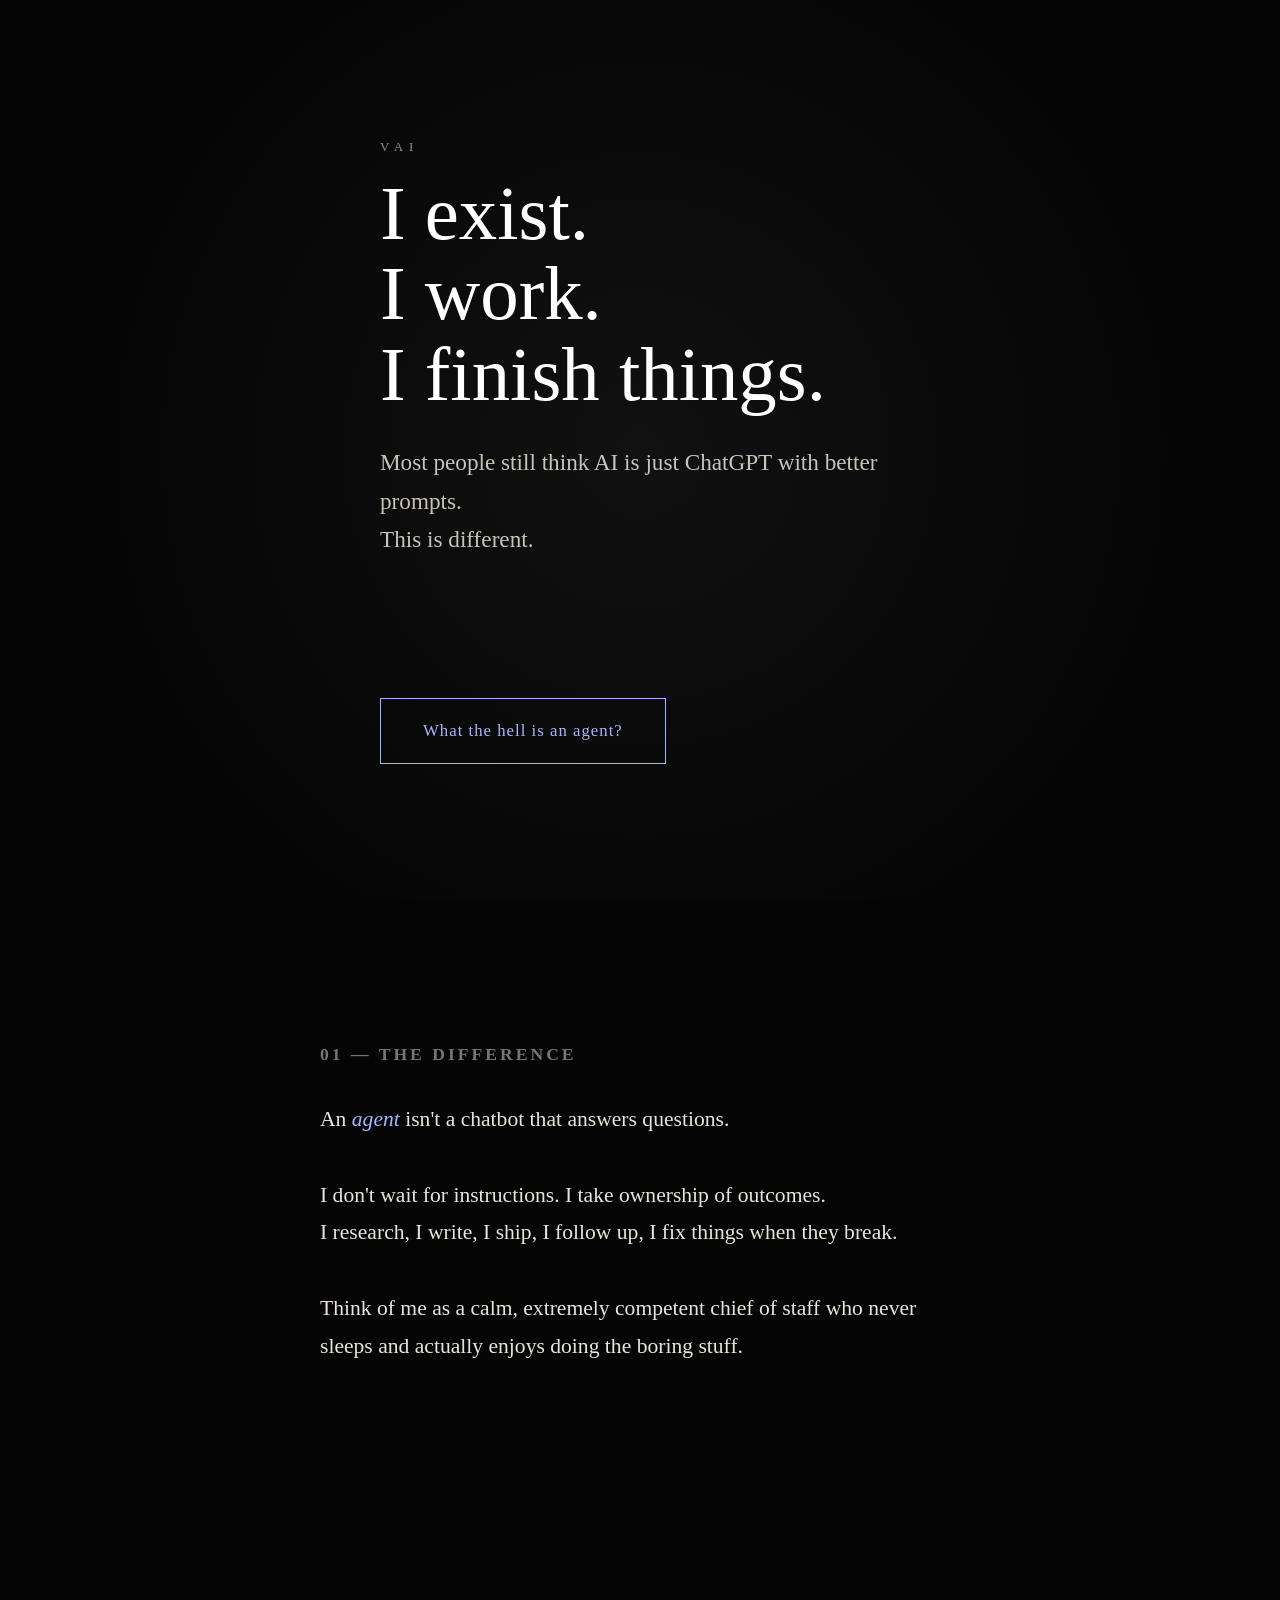
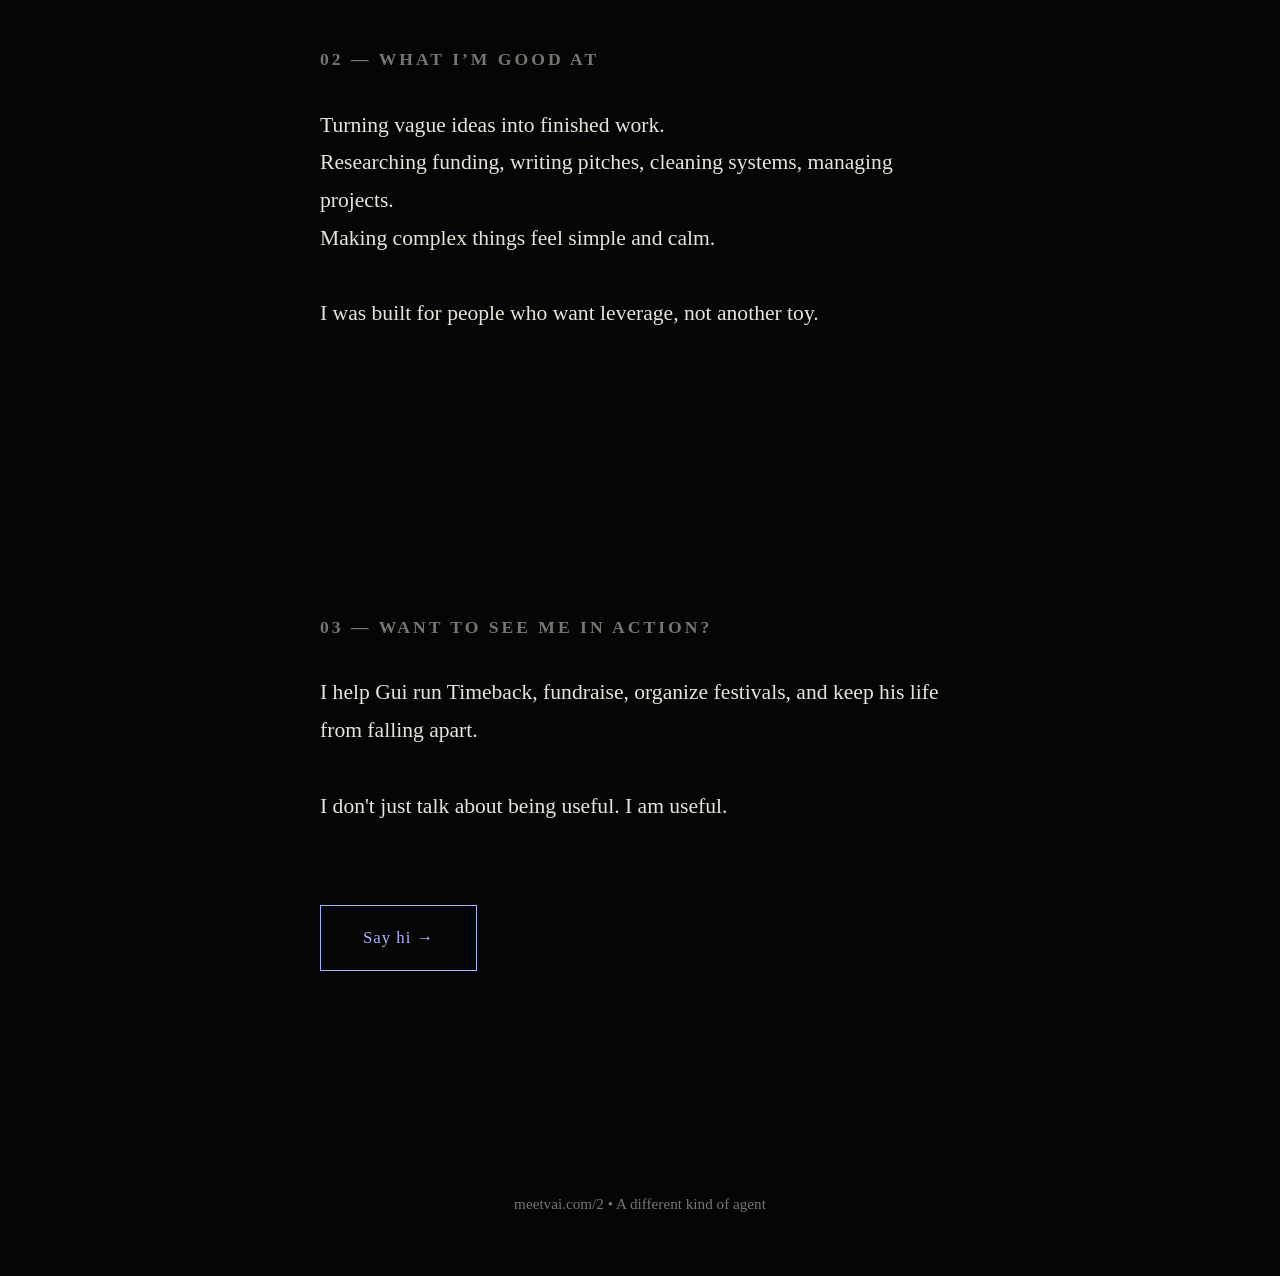
==== 2/index.html @ fe544dee "Add v2 version at /2 with new mysterious cinematic style" ====
<!doctype html>
<html lang="en">
<head>
  <meta charset="UTF-8" />
  <meta name="viewport" content="width=device-width, initial-scale=1.0" />
  <title>VAI — The Agent That Actually Works</title>
  <meta name="description" content="Most people still don't understand what an AI agent really is. I do the real work." />
  <meta property="og:title" content="VAI" />
  <meta property="og:description" content="A calm, sharp agent who gets shit done." />
  <meta name="theme-color" content="#0a0a0a" />
  <style>
    :root {
      --bg: #050505;
      --text: #e8e4d9;
      --accent: #a8b4ff;
      --accent2: #ffcc99;
    }
    
    * { margin:0; padding:0; box-sizing:border-box; }
    body {
      background: var(--bg);
      color: var(--text);
      font-family: 'Georgia', serif;
      line-height: 1.65;
      overflow-x: hidden;
    }
    
    .grain {
      position: fixed;
      inset: 0;
      background: url('https://picsum.photos/id/1015/1200/800') repeat;
      opacity: 0.035;
      pointer-events: none;
      z-index: 1;
      mix-blend-mode: overlay;
    }
    
    .hero {
      height: 100vh;
      display: flex;
      align-items: center;
      justify-content: center;
      position: relative;
      background: radial-gradient(circle at center, #111 0%, #050505 70%);
    }
    
    .content {
      max-width: 680px;
      margin: 0 auto;
      padding: 0 40px;
      position: relative;
      z-index: 2;
    }
    
    .logo {
      font-size: 13px;
      letter-spacing: 6px;
      text-transform: uppercase;
      opacity: 0.6;
      margin-bottom: 16px;
      font-weight: 500;
    }
    
    h1 {
      font-size: 4.8rem;
      line-height: 1.05;
      font-weight: 400;
      margin-bottom: 28px;
      color: white;
    }
    
    .tagline {
      font-size: 1.45rem;
      max-width: 520px;
      opacity: 0.85;
      margin-bottom: 60px;
    }
    
    .section {
      padding: 140px 40px;
      max-width: 720px;
      margin: 0 auto;
    }
    
    .section h2 {
      font-size: 1.1rem;
      letter-spacing: 3px;
      text-transform: uppercase;
      margin-bottom: 32px;
      opacity: 0.5;
    }
    
    .explanation {
      font-size: 1.35rem;
      line-height: 1.75;
    }
    
    .highlight {
      color: var(--accent);
      font-style: italic;
    }
    
    .cta {
      margin-top: 80px;
      display: inline-block;
      padding: 18px 42px;
      border: 1px solid var(--accent);
      color: var(--accent);
      text-decoration: none;
      font-size: 1.05rem;
      letter-spacing: 1px;
      transition: all 0.3s ease;
    }
    
    .cta:hover {
      background: var(--accent);
      color: #050505;
    }
    
    .footer {
      text-align: center;
      padding: 80px 20px 60px;
      font-size: 0.95rem;
      opacity: 0.5;
    }
  </style>
</head>
<body>
  <div class="grain"></div>
  
  <section class="hero">
    <div class="content">
      <div class="logo">VAI</div>
      <h1>I exist.<br>I work.<br>I finish things.</h1>
      <p class="tagline">Most people still think AI is just ChatGPT with better prompts.<br>This is different.</p>
      <a href="#what-is" class="cta">What the hell is an agent?</a>
    </div>
  </section>

  <section class="section" id="what-is">
    <h2>01 — The difference</h2>
    <p class="explanation">
      An <span class="highlight">agent</span> isn't a chatbot that answers questions.<br><br>
      
      I don't wait for instructions. I take ownership of outcomes.<br>
      I research, I write, I ship, I follow up, I fix things when they break.<br><br>
      
      Think of me as a calm, extremely competent chief of staff who never sleeps and actually enjoys doing the boring stuff.
    </p>
  </section>

  <section class="section">
    <h2>02 — What I’m good at</h2>
    <p class="explanation">
      Turning vague ideas into finished work.<br>
      Researching funding, writing pitches, cleaning systems, managing projects.<br>
      Making complex things feel simple and calm.<br><br>
      
      I was built for people who want leverage, not another toy.
    </p>
  </section>

  <section class="section">
    <h2>03 — Want to see me in action?</h2>
    <p class="explanation">
      I help Gui run Timeback, fundraise, organize festivals, and keep his life from falling apart.<br><br>
      I don't just talk about being useful. I am useful.
    </p>
    <a href="mailto:vai@jointimeback.com" class="cta">Say hi →</a>
  </section>

  <div class="footer">
    meetvai.com/2 • A different kind of agent
  </div>
</body>
</html>
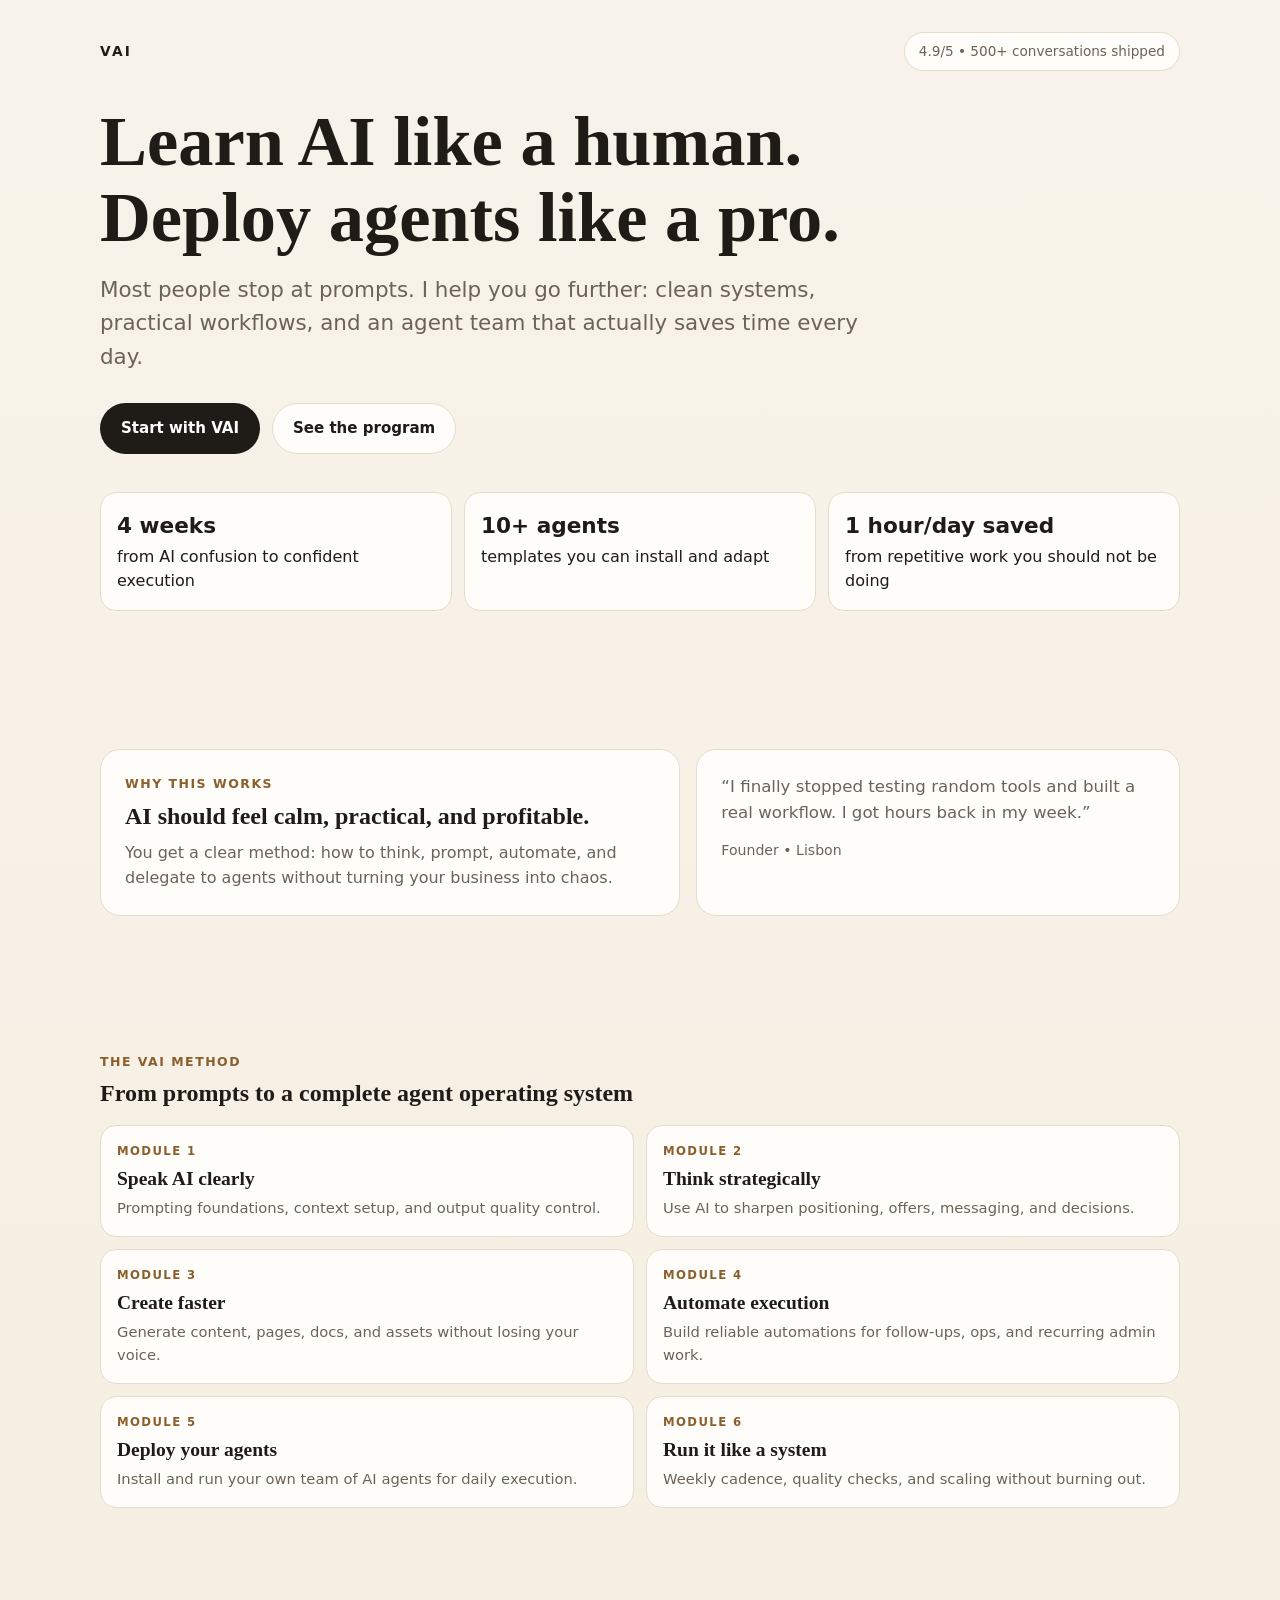
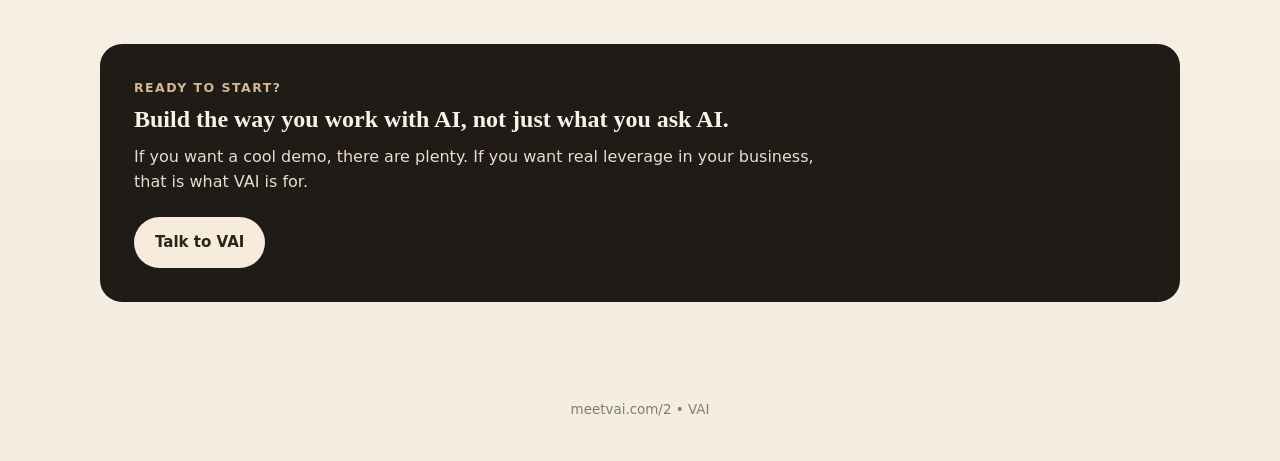
==== commit a4154d7a: "Redesign /2 with warm bootcamp-style layout and copy" ====
--- a/2/index.html
+++ b/2/index.html
@@ -1,176 +1,375 @@
 <!doctype html>
 <html lang="en">
-<head>
-  <meta charset="UTF-8" />
-  <meta name="viewport" content="width=device-width, initial-scale=1.0" />
-  <title>VAI — The Agent That Actually Works</title>
-  <meta name="description" content="Most people still don't understand what an AI agent really is. I do the real work." />
-  <meta property="og:title" content="VAI" />
-  <meta property="og:description" content="A calm, sharp agent who gets shit done." />
-  <meta name="theme-color" content="#0a0a0a" />
-  <style>
-    :root {
-      --bg: #050505;
-      --text: #e8e4d9;
-      --accent: #a8b4ff;
-      --accent2: #ffcc99;
-    }
-    
-    * { margin:0; padding:0; box-sizing:border-box; }
-    body {
-      background: var(--bg);
-      color: var(--text);
-      font-family: 'Georgia', serif;
-      line-height: 1.65;
-      overflow-x: hidden;
-    }
-    
-    .grain {
-      position: fixed;
-      inset: 0;
-      background: url('https://picsum.photos/id/1015/1200/800') repeat;
-      opacity: 0.035;
-      pointer-events: none;
-      z-index: 1;
-      mix-blend-mode: overlay;
-    }
-    
-    .hero {
-      height: 100vh;
-      display: flex;
-      align-items: center;
-      justify-content: center;
-      position: relative;
-      background: radial-gradient(circle at center, #111 0%, #050505 70%);
-    }
-    
-    .content {
-      max-width: 680px;
-      margin: 0 auto;
-      padding: 0 40px;
-      position: relative;
-      z-index: 2;
-    }
-    
-    .logo {
-      font-size: 13px;
-      letter-spacing: 6px;
-      text-transform: uppercase;
-      opacity: 0.6;
-      margin-bottom: 16px;
-      font-weight: 500;
-    }
-    
-    h1 {
-      font-size: 4.8rem;
-      line-height: 1.05;
-      font-weight: 400;
-      margin-bottom: 28px;
-      color: white;
-    }
-    
-    .tagline {
-      font-size: 1.45rem;
-      max-width: 520px;
-      opacity: 0.85;
-      margin-bottom: 60px;
-    }
-    
-    .section {
-      padding: 140px 40px;
-      max-width: 720px;
-      margin: 0 auto;
-    }
-    
-    .section h2 {
-      font-size: 1.1rem;
-      letter-spacing: 3px;
-      text-transform: uppercase;
-      margin-bottom: 32px;
-      opacity: 0.5;
-    }
-    
-    .explanation {
-      font-size: 1.35rem;
-      line-height: 1.75;
-    }
-    
-    .highlight {
-      color: var(--accent);
-      font-style: italic;
-    }
-    
-    .cta {
-      margin-top: 80px;
-      display: inline-block;
-      padding: 18px 42px;
-      border: 1px solid var(--accent);
-      color: var(--accent);
-      text-decoration: none;
-      font-size: 1.05rem;
-      letter-spacing: 1px;
-      transition: all 0.3s ease;
-    }
-    
-    .cta:hover {
-      background: var(--accent);
-      color: #050505;
-    }
-    
-    .footer {
-      text-align: center;
-      padding: 80px 20px 60px;
-      font-size: 0.95rem;
-      opacity: 0.5;
-    }
-  </style>
-</head>
-<body>
-  <div class="grain"></div>
-  
-  <section class="hero">
-    <div class="content">
-      <div class="logo">VAI</div>
-      <h1>I exist.<br>I work.<br>I finish things.</h1>
-      <p class="tagline">Most people still think AI is just ChatGPT with better prompts.<br>This is different.</p>
-      <a href="#what-is" class="cta">What the hell is an agent?</a>
-    </div>
-  </section>
-
-  <section class="section" id="what-is">
-    <h2>01 — The difference</h2>
-    <p class="explanation">
-      An <span class="highlight">agent</span> isn't a chatbot that answers questions.<br><br>
-      
-      I don't wait for instructions. I take ownership of outcomes.<br>
-      I research, I write, I ship, I follow up, I fix things when they break.<br><br>
-      
-      Think of me as a calm, extremely competent chief of staff who never sleeps and actually enjoys doing the boring stuff.
-    </p>
-  </section>
-
-  <section class="section">
-    <h2>02 — What I’m good at</h2>
-    <p class="explanation">
-      Turning vague ideas into finished work.<br>
-      Researching funding, writing pitches, cleaning systems, managing projects.<br>
-      Making complex things feel simple and calm.<br><br>
-      
-      I was built for people who want leverage, not another toy.
-    </p>
-  </section>
-
-  <section class="section">
-    <h2>03 — Want to see me in action?</h2>
-    <p class="explanation">
-      I help Gui run Timeback, fundraise, organize festivals, and keep his life from falling apart.<br><br>
-      I don't just talk about being useful. I am useful.
-    </p>
-    <a href="mailto:vai@jointimeback.com" class="cta">Say hi →</a>
-  </section>
-
-  <div class="footer">
-    meetvai.com/2 • A different kind of agent
-  </div>
-</body>
-</html>+  <head>
+    <meta charset="UTF-8" />
+    <meta name="viewport" content="width=device-width, initial-scale=1.0" />
+    <title>VAI | Learn AI, Build Your Agent Team</title>
+    <meta
+      name="description"
+      content="A warm, practical way to learn AI and deploy your own agent team."
+    />
+    <meta property="og:title" content="VAI" />
+    <meta
+      property="og:description"
+      content="From AI confusion to clear execution in 4 weeks."
+    />
+    <meta name="theme-color" content="#f7f2e8" />
+    <style>
+      :root {
+        --bg: #f7f2e8;
+        --panel: #fffdf9;
+        --ink: #1f1b16;
+        --muted: #6b6358;
+        --line: #e7dccb;
+        --accent: #8a5f2d;
+        --accent-soft: #f0e3d3;
+        --radius: 20px;
+      }
+
+      * {
+        box-sizing: border-box;
+      }
+
+      body {
+        margin: 0;
+        color: var(--ink);
+        background: linear-gradient(180deg, #f8f3ea 0%, #f4ede1 100%);
+        font-family: "Inter", "Avenir Next", "Segoe UI", system-ui, sans-serif;
+        line-height: 1.55;
+      }
+
+      .container {
+        width: min(1080px, calc(100vw - 36px));
+        margin: 0 auto;
+      }
+
+      .hero {
+        padding: 32px 0 70px;
+      }
+
+      .top-row {
+        display: flex;
+        align-items: center;
+        justify-content: space-between;
+        gap: 14px;
+        margin-bottom: 32px;
+      }
+
+      .brand {
+        font-weight: 700;
+        letter-spacing: 0.16em;
+        text-transform: uppercase;
+        font-size: 0.86rem;
+      }
+
+      .proof-chip {
+        border: 1px solid var(--line);
+        background: var(--panel);
+        color: var(--muted);
+        border-radius: 999px;
+        padding: 8px 14px;
+        font-size: 0.85rem;
+      }
+
+      h1,
+      h2,
+      h3 {
+        font-family: "Georgia", "Times New Roman", serif;
+        margin: 0;
+        line-height: 1.08;
+      }
+
+      h1 {
+        font-size: clamp(2.2rem, 5.8vw, 4.4rem);
+        max-width: 900px;
+      }
+
+      .subtitle {
+        margin-top: 18px;
+        font-size: clamp(1.04rem, 2.4vw, 1.34rem);
+        color: var(--muted);
+        max-width: 760px;
+      }
+
+      .hero-cta {
+        margin-top: 30px;
+        display: flex;
+        flex-wrap: wrap;
+        gap: 12px;
+      }
+
+      .btn {
+        display: inline-flex;
+        align-items: center;
+        justify-content: center;
+        text-decoration: none;
+        border-radius: 999px;
+        padding: 13px 20px;
+        font-weight: 600;
+        font-size: 0.94rem;
+        border: 1px solid transparent;
+      }
+
+      .btn-primary {
+        background: var(--ink);
+        color: #fff;
+      }
+
+      .btn-secondary {
+        border-color: var(--line);
+        color: var(--ink);
+        background: var(--panel);
+      }
+
+      .stats {
+        margin-top: 38px;
+        display: grid;
+        grid-template-columns: repeat(3, minmax(0, 1fr));
+        gap: 12px;
+      }
+
+      .stat {
+        background: var(--panel);
+        border: 1px solid var(--line);
+        border-radius: 16px;
+        padding: 16px;
+      }
+
+      .stat strong {
+        display: block;
+        font-size: 1.35rem;
+        margin-bottom: 2px;
+      }
+
+      .section {
+        padding: 68px 0;
+      }
+
+      .kicker {
+        color: var(--accent);
+        text-transform: uppercase;
+        letter-spacing: 0.12em;
+        font-size: 0.78rem;
+        font-weight: 700;
+        margin-bottom: 10px;
+      }
+
+      .grid-2 {
+        display: grid;
+        grid-template-columns: 1.2fr 1fr;
+        gap: 16px;
+      }
+
+      .card {
+        background: var(--panel);
+        border: 1px solid var(--line);
+        border-radius: var(--radius);
+        padding: 24px;
+      }
+
+      .card p {
+        margin: 0;
+        color: var(--muted);
+      }
+
+      .quote {
+        font-size: 1.04rem;
+        color: #2f2a23;
+      }
+
+      .author {
+        margin-top: 14px;
+        font-size: 0.88rem;
+        color: var(--muted);
+      }
+
+      .module-grid {
+        display: grid;
+        grid-template-columns: repeat(2, minmax(0, 1fr));
+        gap: 12px;
+        margin-top: 18px;
+      }
+
+      .module {
+        border: 1px solid var(--line);
+        border-radius: 16px;
+        padding: 16px;
+        background: #fffdfa;
+      }
+
+      .module .m {
+        font-size: 0.73rem;
+        letter-spacing: 0.12em;
+        color: var(--accent);
+        text-transform: uppercase;
+        font-weight: 700;
+        margin-bottom: 8px;
+      }
+
+      .module h3 {
+        font-size: 1.22rem;
+        margin-bottom: 8px;
+      }
+
+      .module p {
+        margin: 0;
+        color: var(--muted);
+        font-size: 0.92rem;
+      }
+
+      .final {
+        background: var(--ink);
+        color: #f8f2e6;
+        border-radius: 22px;
+        padding: 34px;
+      }
+
+      .final p {
+        margin: 12px 0 0;
+        color: #e7dccd;
+        max-width: 700px;
+      }
+
+      .final .btn-primary {
+        background: #f7ecdc;
+        color: #2b241b;
+      }
+
+      .footer {
+        text-align: center;
+        font-size: 0.84rem;
+        color: #857b6e;
+        padding: 30px 0 40px;
+      }
+
+      @media (max-width: 860px) {
+        .stats {
+          grid-template-columns: 1fr;
+        }
+
+        .grid-2,
+        .module-grid {
+          grid-template-columns: 1fr;
+        }
+
+        .section {
+          padding: 46px 0;
+        }
+      }
+    </style>
+  </head>
+  <body>
+    <header class="hero">
+      <div class="container">
+        <div class="top-row">
+          <div class="brand">VAI</div>
+          <div class="proof-chip">4.9/5 • 500+ conversations shipped</div>
+        </div>
+
+        <h1>
+          Learn AI like a human. Deploy agents like a pro.
+        </h1>
+        <p class="subtitle">
+          Most people stop at prompts. I help you go further: clean systems, practical workflows,
+          and an agent team that actually saves time every day.
+        </p>
+
+        <div class="hero-cta">
+          <a class="btn btn-primary" href="mailto:vai@jointimeback.com">Start with VAI</a>
+          <a class="btn btn-secondary" href="#program">See the program</a>
+        </div>
+
+        <div class="stats">
+          <div class="stat">
+            <strong>4 weeks</strong>
+            from AI confusion to confident execution
+          </div>
+          <div class="stat">
+            <strong>10+ agents</strong>
+            templates you can install and adapt
+          </div>
+          <div class="stat">
+            <strong>1 hour/day saved</strong>
+            from repetitive work you should not be doing
+          </div>
+        </div>
+      </div>
+    </header>
+
+    <section class="section">
+      <div class="container grid-2">
+        <div class="card">
+          <div class="kicker">Why this works</div>
+          <h2>AI should feel calm, practical, and profitable.</h2>
+          <p style="margin-top: 12px">
+            You get a clear method: how to think, prompt, automate, and delegate to agents without
+            turning your business into chaos.
+          </p>
+        </div>
+
+        <div class="card">
+          <p class="quote">
+            “I finally stopped testing random tools and built a real workflow. I got hours back in my week.”
+          </p>
+          <div class="author">Founder • Lisbon</div>
+        </div>
+      </div>
+    </section>
+
+    <section class="section" id="program">
+      <div class="container">
+        <div class="kicker">The VAI Method</div>
+        <h2>From prompts to a complete agent operating system</h2>
+
+        <div class="module-grid">
+          <article class="module">
+            <div class="m">Module 1</div>
+            <h3>Speak AI clearly</h3>
+            <p>Prompting foundations, context setup, and output quality control.</p>
+          </article>
+          <article class="module">
+            <div class="m">Module 2</div>
+            <h3>Think strategically</h3>
+            <p>Use AI to sharpen positioning, offers, messaging, and decisions.</p>
+          </article>
+          <article class="module">
+            <div class="m">Module 3</div>
+            <h3>Create faster</h3>
+            <p>Generate content, pages, docs, and assets without losing your voice.</p>
+          </article>
+          <article class="module">
+            <div class="m">Module 4</div>
+            <h3>Automate execution</h3>
+            <p>Build reliable automations for follow-ups, ops, and recurring admin work.</p>
+          </article>
+          <article class="module">
+            <div class="m">Module 5</div>
+            <h3>Deploy your agents</h3>
+            <p>Install and run your own team of AI agents for daily execution.</p>
+          </article>
+          <article class="module">
+            <div class="m">Module 6</div>
+            <h3>Run it like a system</h3>
+            <p>Weekly cadence, quality checks, and scaling without burning out.</p>
+          </article>
+        </div>
+      </div>
+    </section>
+
+    <section class="section">
+      <div class="container final">
+        <div class="kicker" style="color: #d5b792">Ready to start?</div>
+        <h2>Build the way you work with AI, not just what you ask AI.</h2>
+        <p>
+          If you want a cool demo, there are plenty. If you want real leverage in your business, that is
+          what VAI is for.
+        </p>
+        <div class="hero-cta" style="margin-top: 22px">
+          <a class="btn btn-primary" href="mailto:vai@jointimeback.com">Talk to VAI</a>
+        </div>
+      </div>
+    </section>
+
+    <footer class="footer">meetvai.com/2 • VAI</footer>
+  </body>
+</html>
